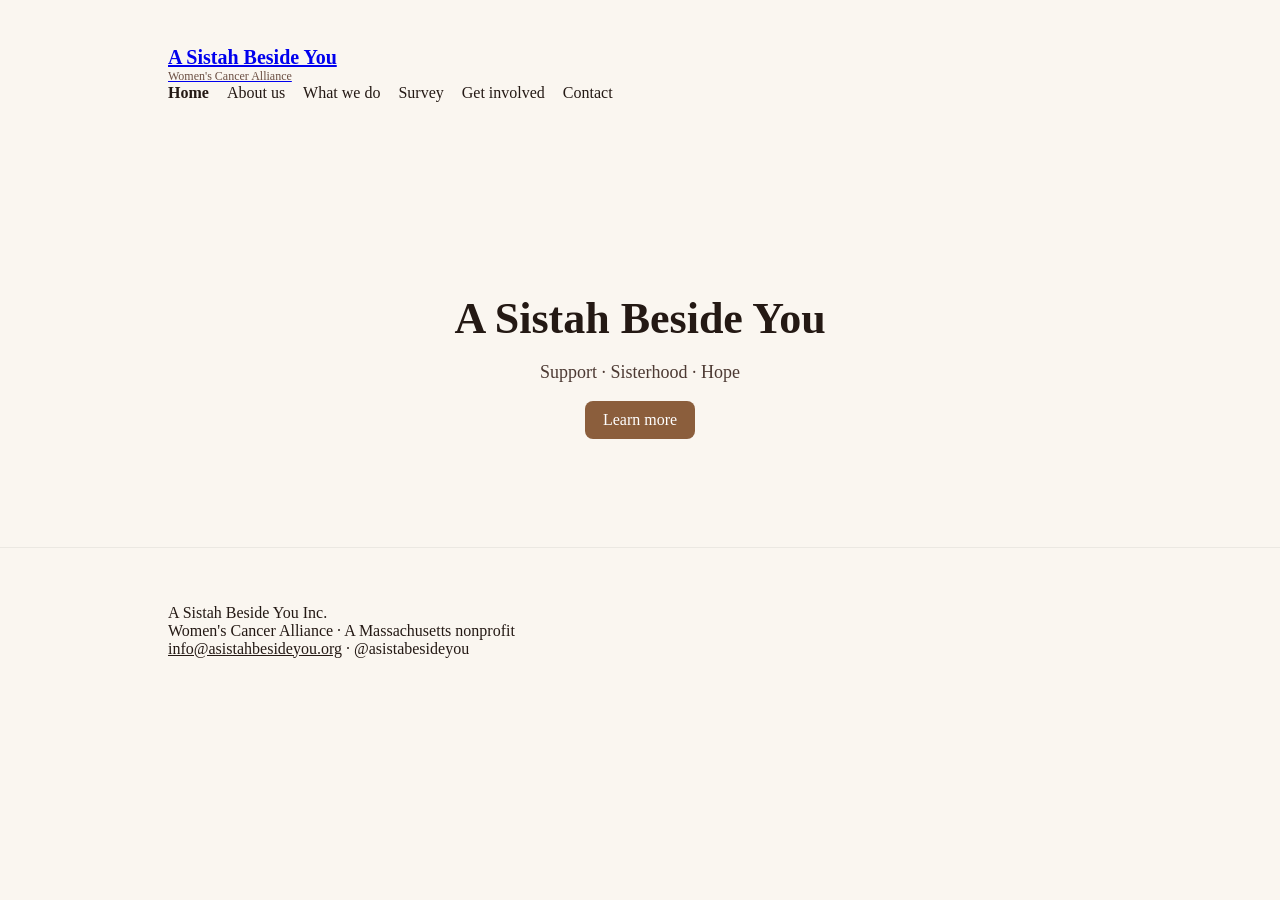
==== index.html @ 8d05c062 "Add website files (index, styles, pages, CNAME)" ====
<!doctype html>
<html lang="en">
<head>
<meta charset="utf-8">
<meta name="viewport" content="width=device-width, initial-scale=1">
<title>A Sistah Beside You</title>
<meta name="description" content="A Sistah Beside You — Women's Cancer Alliance">
<link rel="stylesheet" href="styles.css">
</head>
<body>
<header class="site-header">
  <div class="wrap header-inner">
    <a class="brand" href="index.html">
      <span class="brand-name">A Sistah Beside You</span>
      <span class="brand-sub">Women's Cancer Alliance</span>
    </a>
    <nav class="nav">
        <a href="index.html" class="navlink is-active">Home</a>
        <a href="about.html" class="navlink">About us</a>
        <a href="what-we-do.html" class="navlink">What we do</a>
        <a href="survey.html" class="navlink">Survey</a>
        <a href="get-involved.html" class="navlink">Get involved</a>
        <a href="contact.html" class="navlink">Contact</a>
    </nav>
  </div>
</header>
<main id="main">
  <section class="hero">
    <div class="wrap">
      <h1>A Sistah Beside You</h1>
      <p class="lede">Support · Sisterhood · Hope</p>
      <a class="btn btn-primary" href="about.html">Learn more</a>
    </div>
  </section>
</main>
<footer class="site-footer">
  <div class="wrap footer-inner">
    <div>
      <div class="footer-name">A Sistah Beside You Inc.</div>
      <div class="footer-sub">Women's Cancer Alliance · A Massachusetts nonprofit</div>
    </div>
    <div class="footer-contact"><a href="mailto:info@asistahbesideyou.org">info@asistahbesideyou.org</a> · @asistabesideyou</div>
  </div>
</footer>
</body>
</html>
---- styles.css ----
/* Basic site styles for A Sistah Beside You */
:root{--bg:#FAF6F0;--text:#241914;--accent:#8B5E3C}
*{box-sizing:border-box}
body{font-family:Source Sans 3,system-ui,Segoe UI,Roboto,-apple-system,sans-serif;background:var(--bg);color:var(--text);margin:0}
.wrap{max-width:1000px;margin:0 auto;padding:28px}
.site-header{background:transparent;padding:18px 0}
.brand-name{display:block;font-weight:700;font-size:20px}
.brand-sub{display:block;font-size:12px;color:#6b4f43}
.nav{display:flex;gap:18px;align-items:center}
.navlink{color:var(--text);text-decoration:none}
.navlink.is-active{font-weight:700}
.hero{padding:80px 0;text-align:center}
.hero h1{font-family:Source Serif 4, Georgia, serif;font-size:44px;margin-bottom:8px}
.lede{font-size:18px;color:#4d3a33;margin-bottom:18px}
.btn{display:inline-block;padding:10px 18px;border-radius:8px;text-decoration:none}
.btn-primary{background:var(--accent);color:#fff}
.site-footer{padding:28px 0;border-top:1px solid rgba(0,0,0,0.06)}
.footer-contact a{color:inherit}
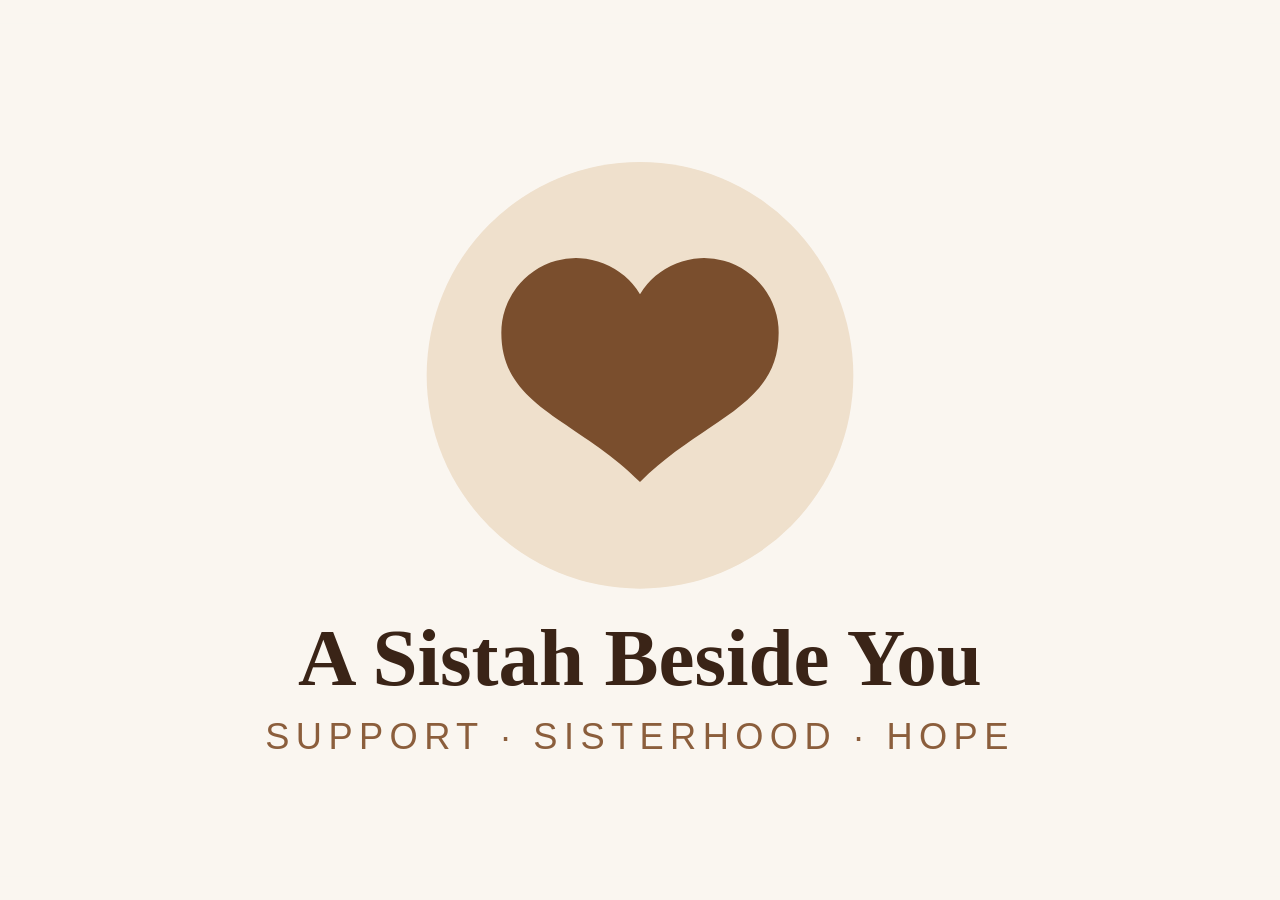
==== commit 1759d545: "Make index a meta-redirect to the offline bundle and set og:image to /assets/hero.svg across pages" ====
--- a/index.html
+++ b/index.html
@@ -4,43 +4,24 @@
 <meta charset="utf-8">
 <meta name="viewport" content="width=device-width, initial-scale=1">
 <title>A Sistah Beside You</title>
-<meta name="description" content="A Sistah Beside You — Women's Cancer Alliance">
+<meta name="description" content="A Sistah Beside You — Support · Sisterhood · Hope">
+<meta property="og:title" content="A Sistah Beside You">
+<meta property="og:description" content="Support · Sisterhood · Hope">
+<meta property="og:type" content="website">
+<meta property="og:image" content="/assets/hero.svg">
+<meta name="twitter:card" content="summary_large_image">
+<meta name="twitter:image" content="/assets/hero.svg">
+<!-- Redirect to the offline bundled page -->
+<meta http-equiv="refresh" content="0; url=A%20Sistah%20Beside%20You%20(offline).html">
 <link rel="stylesheet" href="styles.css">
 </head>
 <body>
-<header class="site-header">
-  <div class="wrap header-inner">
-    <a class="brand" href="index.html">
-      <span class="brand-name">A Sistah Beside You</span>
-      <span class="brand-sub">Women's Cancer Alliance</span>
-    </a>
-    <nav class="nav">
-        <a href="index.html" class="navlink is-active">Home</a>
-        <a href="about.html" class="navlink">About us</a>
-        <a href="what-we-do.html" class="navlink">What we do</a>
-        <a href="survey.html" class="navlink">Survey</a>
-        <a href="get-involved.html" class="navlink">Get involved</a>
-        <a href="contact.html" class="navlink">Contact</a>
-    </nav>
+<main style="font-family:system-ui,-apple-system,Segoe UI,Roboto,Helvetica,Arial,sans-serif;display:flex;align-items:center;justify-content:center;min-height:100vh;background:#FAF6F0;margin:0;">
+  <div style="text-align:center;padding:32px;max-width:640px;">
+    <h1 style="font-size:24px;margin-bottom:8px;color:#241914">Redirecting…</h1>
+    <p style="color:#4d3a33;margin-bottom:18px">If you are not redirected automatically, <a href="A%20Sistah%20Beside%20You%20(offline).html">click here to open the offline site</a>.</p>
   </div>
-</header>
-<main id="main">
-  <section class="hero">
-    <div class="wrap">
-      <h1>A Sistah Beside You</h1>
-      <p class="lede">Support · Sisterhood · Hope</p>
-      <a class="btn btn-primary" href="about.html">Learn more</a>
-    </div>
-  </section>
 </main>
-<footer class="site-footer">
-  <div class="wrap footer-inner">
-    <div>
-      <div class="footer-name">A Sistah Beside You Inc.</div>
-      <div class="footer-sub">Women's Cancer Alliance · A Massachusetts nonprofit</div>
-    </div>
-    <div class="footer-contact"><a href="mailto:info@asistahbesideyou.org">info@asistahbesideyou.org</a> · @asistabesideyou</div>
-  </div>
-</footer>
+<script>try{window.location.replace('A%20Sistah%20Beside%20You%20(offline).html')}catch(e){/* noop */}</script>
 </body>
 </html>
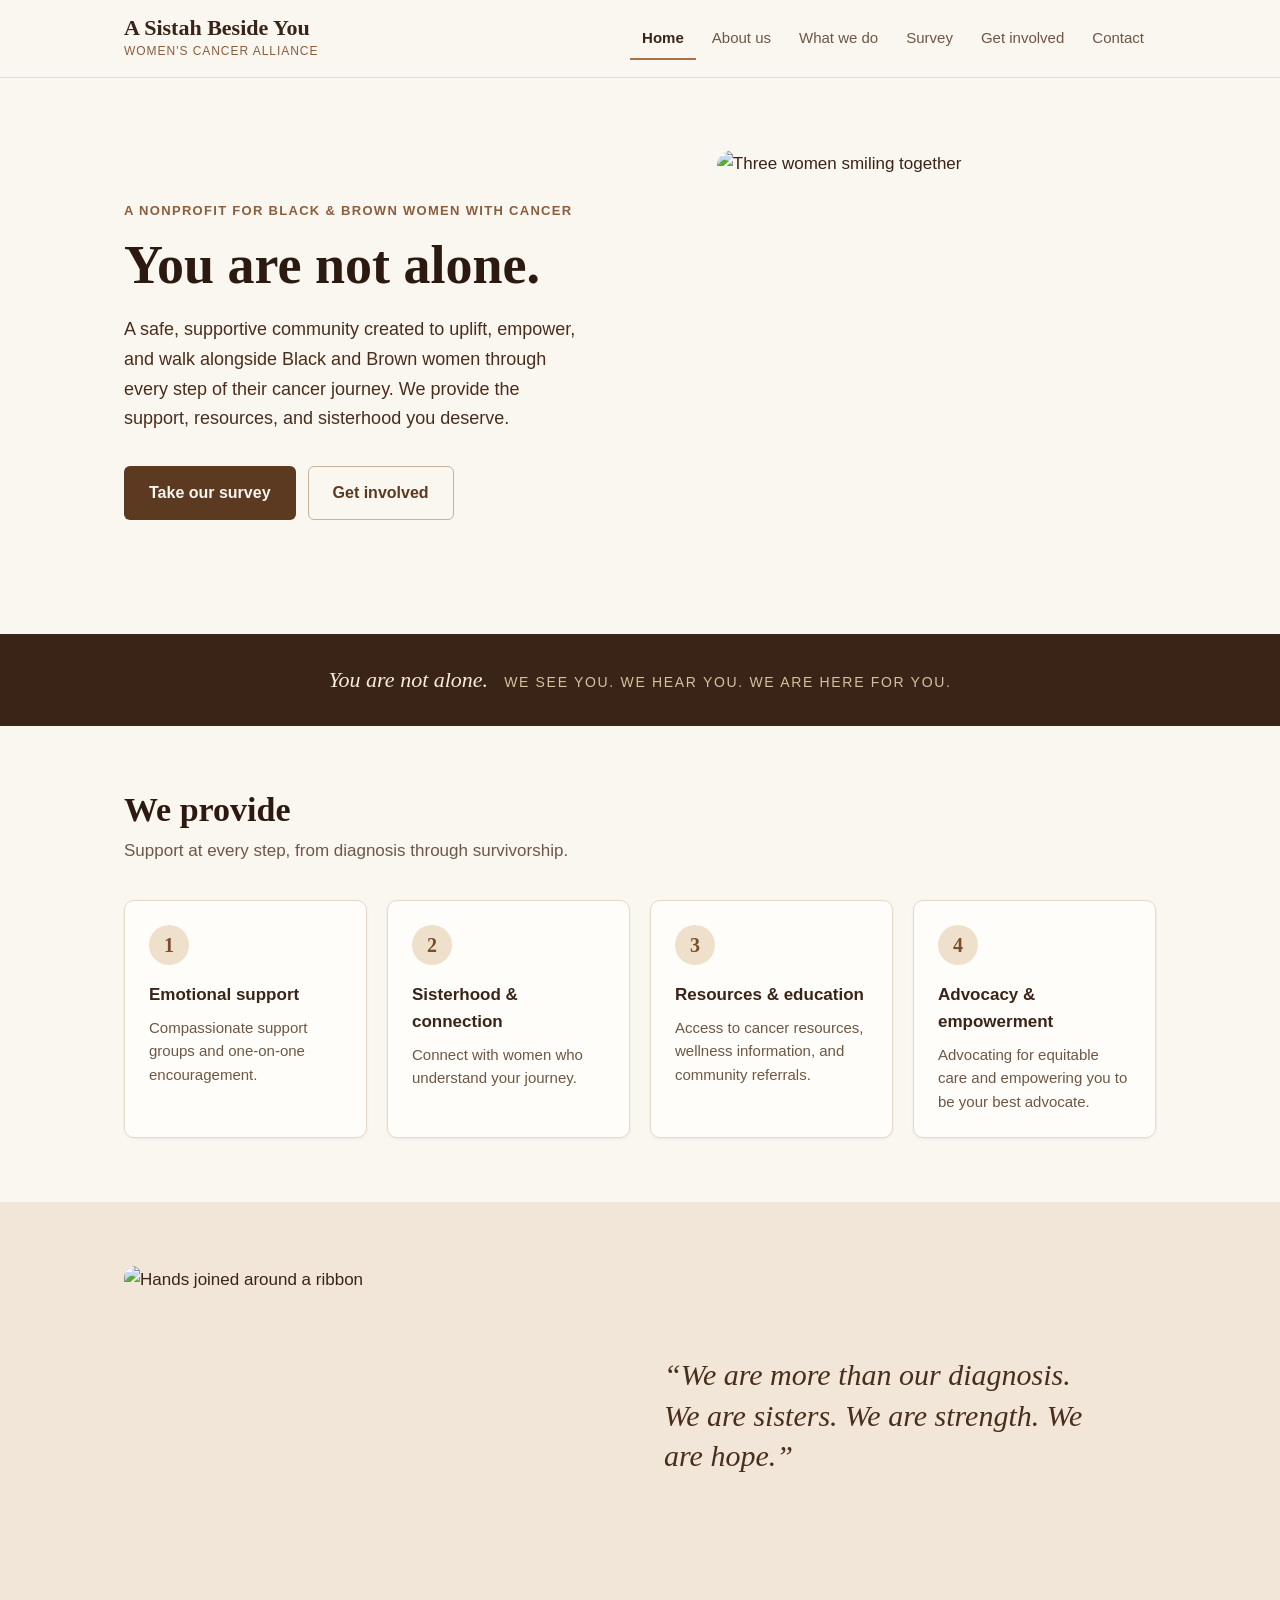
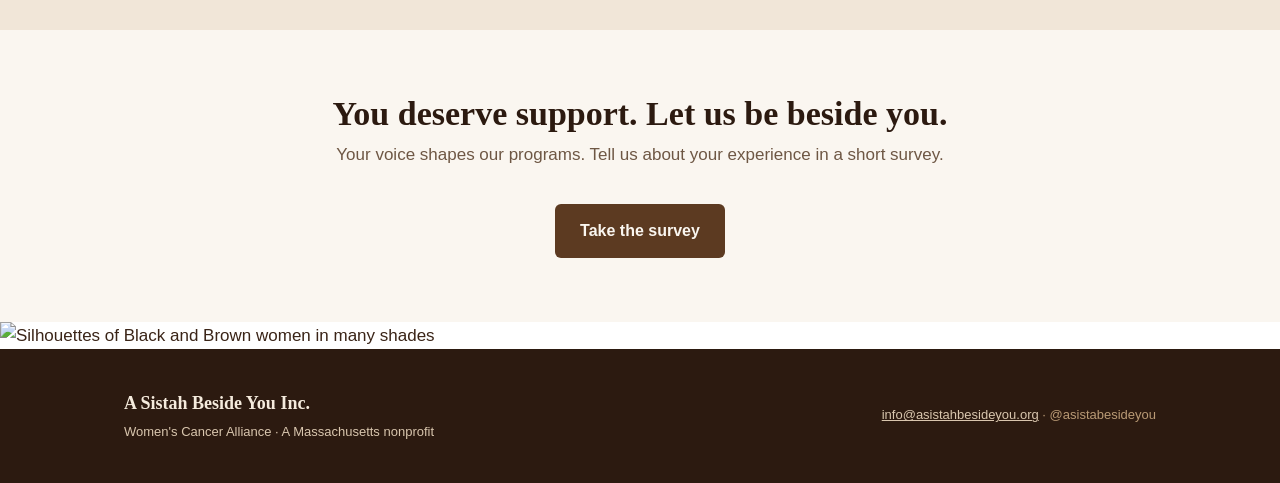
==== commit 1d836174: "Add files via upload" ====
--- a/index.html
+++ b/index.html
@@ -3,25 +3,110 @@
 <head>
 <meta charset="utf-8">
 <meta name="viewport" content="width=device-width, initial-scale=1">
-<title>A Sistah Beside You</title>
-<meta name="description" content="A Sistah Beside You — Support · Sisterhood · Hope">
-<meta property="og:title" content="A Sistah Beside You">
-<meta property="og:description" content="Support · Sisterhood · Hope">
+<title>A Sistah Beside You — support for Black and Brown women with cancer</title>
+<meta name="description" content="A safe, supportive community that walks alongside Black and Brown women through every step of their cancer journey.">
+<meta property="og:title" content="A Sistah Beside You — support for Black and Brown women with cancer">
+<meta property="og:description" content="A safe, supportive community that walks alongside Black and Brown women through every step of their cancer journey.">
 <meta property="og:type" content="website">
-<meta property="og:image" content="/assets/hero.svg">
-<meta name="twitter:card" content="summary_large_image">
-<meta name="twitter:image" content="/assets/hero.svg">
-<!-- Redirect to the offline bundled page -->
-<meta http-equiv="refresh" content="0; url=A%20Sistah%20Beside%20You%20(offline).html">
+<meta property="og:image" content="https://asistahbesideyou.org/assets/hero.jpg">
+<link rel="preconnect" href="https://fonts.googleapis.com">
+<link rel="preconnect" href="https://fonts.gstatic.com" crossorigin>
+<link rel="stylesheet" href="https://fonts.googleapis.com/css2?family=Source+Serif+4:ital,wght@0,400;0,600;0,700;1,400;1,600&family=Source+Sans+3:wght@400;600;700&display=swap">
 <link rel="stylesheet" href="styles.css">
 </head>
 <body>
-<main style="font-family:system-ui,-apple-system,Segoe UI,Roboto,Helvetica,Arial,sans-serif;display:flex;align-items:center;justify-content:center;min-height:100vh;background:#FAF6F0;margin:0;">
-  <div style="text-align:center;padding:32px;max-width:640px;">
-    <h1 style="font-size:24px;margin-bottom:8px;color:#241914">Redirecting…</h1>
-    <p style="color:#4d3a33;margin-bottom:18px">If you are not redirected automatically, <a href="A%20Sistah%20Beside%20You%20(offline).html">click here to open the offline site</a>.</p>
+<a class="skip" href="#main">Skip to content</a>
+<header class="site-header">
+  <div class="wrap header-inner">
+    <a class="brand" href="index.html">
+      <span class="brand-name">A Sistah Beside You</span>
+      <span class="brand-sub">Women's Cancer Alliance</span>
+    </a>
+    <input type="checkbox" id="navtoggle" class="navtoggle">
+    <label for="navtoggle" class="navburger" aria-label="Menu">
+      <svg viewBox="0 0 24 24" width="26" height="26" fill="none" stroke="currentColor" stroke-width="1.8" stroke-linecap="round"><path d="M4 7h16M4 12h16M4 17h16"></path></svg>
+    </label>
+    <nav class="nav">
+        <a href="index.html" class="navlink is-active">Home</a>
+        <a href="about.html" class="navlink">About us</a>
+        <a href="what-we-do.html" class="navlink">What we do</a>
+        <a href="survey.html" class="navlink">Survey</a>
+        <a href="get-involved.html" class="navlink">Get involved</a>
+        <a href="contact.html" class="navlink">Contact</a>
+    </nav>
   </div>
+</header>
+<main id="main">
+
+  <section class="wrap hero">
+    <div class="hero-copy">
+      <div class="eyebrow">A nonprofit for Black &amp; Brown women with cancer</div>
+      <h1>You are not alone.</h1>
+      <p class="lede">A safe, supportive community created to uplift, empower, and walk alongside Black and Brown women through every step of their cancer journey. We provide the support, resources, and sisterhood you deserve.</p>
+      <div class="btnrow">
+        <a class="btn btn-primary" href="survey.html">Take our survey</a>
+        <a class="btn btn-ghost" href="get-involved.html">Get involved</a>
+      </div>
+    </div>
+    <div class="hero-photo"><img src="assets/hero.jpg" alt="Three women smiling together" width="815" height="417"></div>
+  </section>
+
+  <section class="band">
+    <div class="wrap band-inner">
+      <span class="band-quote">You are not alone.</span>
+      <span class="band-sub">We see you. We hear you. We are here for you.</span>
+    </div>
+  </section>
+
+  <section class="wrap section">
+    <h2>We provide</h2>
+    <p class="section-sub">Support at every step, from diagnosis through survivorship.</p>
+    <div class="grid-4">
+      <div class="card">
+        <div class="numdot">1</div>
+        <div class="card-title">Emotional support</div>
+        <div class="card-body">Compassionate support groups and one-on-one encouragement.</div>
+      </div>
+      <div class="card">
+        <div class="numdot">2</div>
+        <div class="card-title">Sisterhood &amp; connection</div>
+        <div class="card-body">Connect with women who understand your journey.</div>
+      </div>
+      <div class="card">
+        <div class="numdot">3</div>
+        <div class="card-title">Resources &amp; education</div>
+        <div class="card-body">Access to cancer resources, wellness information, and community referrals.</div>
+      </div>
+      <div class="card">
+        <div class="numdot">4</div>
+        <div class="card-title">Advocacy &amp; empowerment</div>
+        <div class="card-body">Advocating for equitable care and empowering you to be your best advocate.</div>
+      </div>
+    </div>
+  </section>
+
+  <section class="tint">
+    <div class="wrap quote-row">
+      <div class="quote-photo"><img src="assets/quote.jpg" alt="Hands joined around a ribbon" loading="lazy"></div>
+      <p class="pullquote">&ldquo;We are more than our diagnosis. We are sisters. We are strength. We are hope.&rdquo;</p>
+    </div>
+  </section>
+
+  <section class="wrap section center">
+    <h2>You deserve support. Let us be beside you.</h2>
+    <p class="section-sub">Your voice shapes our programs. Tell us about your experience in a short survey.</p>
+    <a class="btn btn-primary" href="survey.html">Take the survey</a>
+  </section>
 </main>
-<script>try{window.location.replace('A%20Sistah%20Beside%20You%20(offline).html')}catch(e){/* noop */}</script>
+<div class="silhouettes"><img src="assets/silhouettes.jpeg" alt="Silhouettes of Black and Brown women in many shades" loading="lazy"></div>
+<footer class="site-footer">
+  <div class="wrap footer-inner">
+    <div>
+      <div class="footer-name">A Sistah Beside You Inc.</div>
+      <div class="footer-sub">Women's Cancer Alliance &middot; A Massachusetts nonprofit</div>
+    </div>
+    <div class="footer-contact"><a href="mailto:info@asistahbesideyou.org">info@asistahbesideyou.org</a> &middot; @asistabesideyou</div>
+  </div>
+</footer>
 </body>
 </html>
--- a/styles.css
+++ b/styles.css
@@ -1,18 +1,326 @@
-/* Basic site styles for A Sistah Beside You */
-:root{--bg:#FAF6F0;--text:#241914;--accent:#8B5E3C}
-*{box-sizing:border-box}
-body{font-family:Source Sans 3,system-ui,Segoe UI,Roboto,-apple-system,sans-serif;background:var(--bg);color:var(--text);margin:0}
-.wrap{max-width:1000px;margin:0 auto;padding:28px}
-.site-header{background:transparent;padding:18px 0}
-.brand-name{display:block;font-weight:700;font-size:20px}
-.brand-sub{display:block;font-size:12px;color:#6b4f43}
-.nav{display:flex;gap:18px;align-items:center}
-.navlink{color:var(--text);text-decoration:none}
-.navlink.is-active{font-weight:700}
-.hero{padding:80px 0;text-align:center}
-.hero h1{font-family:Source Serif 4, Georgia, serif;font-size:44px;margin-bottom:8px}
-.lede{font-size:18px;color:#4d3a33;margin-bottom:18px}
-.btn{display:inline-block;padding:10px 18px;border-radius:8px;text-decoration:none}
-.btn-primary{background:var(--accent);color:#fff}
-.site-footer{padding:28px 0;border-top:1px solid rgba(0,0,0,0.06)}
-.footer-contact a{color:inherit}
+/* A Sistah Beside You — site styles */
+
+:root {
+  --paper:      #FAF6F0;
+  --card:       #FFFDF9;
+  --tint:       #F1E6D8;
+  --line:       #E7D9C7;
+  --line-str:   #C9B29A;
+  --ink:        #2C1A10;
+  --ink-2:      #3A2417;
+  --ink-3:      #4A2E1C;
+  --muted:      #6E5744;
+  --muted-2:    #8B7561;
+  --brown:      #8B5E3C;
+  --brown-deep: #5C3A21;
+  --brown-dark: #4A2E1C;
+  --tan:        #EFE0CC;
+  --tan-ink:    #7A4E2D;
+  --serif: 'Source Serif 4', Georgia, 'Times New Roman', serif;
+  --sans:  'Source Sans 3', -apple-system, BlinkMacSystemFont, 'Segoe UI', Helvetica, Arial, sans-serif;
+}
+
+* { box-sizing: border-box; }
+
+html { -webkit-text-size-adjust: 100%; }
+
+body {
+  margin: 0;
+  background: var(--paper);
+  color: var(--ink-2);
+  font-family: var(--sans);
+  font-size: 17px;
+  line-height: 1.6;
+  -webkit-font-smoothing: antialiased;
+}
+
+img { max-width: 100%; }
+
+a { color: var(--brown); }
+a:hover { color: var(--brown-deep); }
+
+.skip {
+  position: absolute; left: -9999px; top: 0;
+  background: var(--ink); color: var(--paper);
+  padding: 10px 16px; z-index: 100; border-radius: 0 0 6px 0;
+}
+.skip:focus { left: 0; }
+
+.wrap { max-width: 1080px; margin: 0 auto; padding-left: 24px; padding-right: 24px; }
+.narrow { max-width: 780px; margin: 0 auto; padding-left: 24px; padding-right: 24px; }
+.form-wrap { max-width: 680px; margin: 0 auto; padding-left: 24px; padding-right: 24px; }
+
+.section { padding-top: 64px; padding-bottom: 64px; }
+.section.pb-0 { padding-bottom: 8px; }
+.center { text-align: center; }
+
+/* ---------------------------------------------------------- header */
+
+.site-header {
+  background: var(--paper);
+  border-bottom: 1px solid var(--line);
+  position: sticky; top: 0; z-index: 20;
+}
+.header-inner {
+  padding-top: 16px; padding-bottom: 16px;
+  display: flex; align-items: center; justify-content: space-between;
+  gap: 24px; flex-wrap: wrap;
+}
+.brand { text-decoration: none; display: block; }
+.brand-name {
+  display: block; font-family: var(--serif); font-size: 22px;
+  font-weight: 700; color: var(--ink-2); line-height: 1.1;
+}
+.brand-sub {
+  display: block; font-size: 12px; letter-spacing: 0.08em;
+  text-transform: uppercase; color: var(--brown); margin-top: 2px;
+}
+.nav { display: flex; gap: 4px; flex-wrap: wrap; }
+.navlink {
+  font-size: 15px; padding: 8px 12px; color: var(--muted);
+  font-weight: 500; text-decoration: none;
+  border-bottom: 2px solid transparent;
+}
+.navlink:hover { color: var(--ink-2); }
+.navlink.is-active { color: var(--ink-2); font-weight: 700; border-bottom-color: #A9714B; }
+
+.navtoggle, .navburger { display: none; }
+
+/* ---------------------------------------------------------- type */
+
+h1 {
+  font-family: var(--serif); font-size: 42px; line-height: 1.1;
+  font-weight: 700; margin: 0 0 20px; color: var(--ink);
+  text-wrap: balance;
+}
+h2 {
+  font-family: var(--serif); font-size: 34px; line-height: 1.15;
+  font-weight: 700; margin: 0 0 8px; color: var(--ink);
+  text-wrap: balance;
+}
+p { margin: 0 0 20px; color: var(--muted); text-wrap: pretty; }
+.lede { font-size: 18px; line-height: 1.65; color: var(--ink-3); }
+.section-sub { color: var(--muted); font-size: 17px; margin-bottom: 36px; }
+.eyebrow {
+  font-size: 13px; letter-spacing: 0.1em; text-transform: uppercase;
+  color: var(--brown); font-weight: 600; margin-bottom: 14px;
+}
+.eyebrow.sm { font-size: 12px; letter-spacing: 0.08em; margin-bottom: 8px; }
+.fineprint { font-size: 15px; line-height: 1.6; color: var(--muted-2); margin: 0; }
+
+/* ---------------------------------------------------------- buttons */
+
+.btnrow { display: flex; gap: 12px; flex-wrap: wrap; }
+.btn {
+  display: inline-block; border-radius: 6px; padding: 13px 24px;
+  font-size: 16px; font-weight: 600; font-family: var(--sans);
+  cursor: pointer; text-decoration: none; border: 1px solid transparent;
+  transition: background-color .15s ease, color .15s ease;
+}
+.btn-sm { padding: 10px 18px; font-size: 15px; }
+.btn-primary { background: var(--brown-deep); color: var(--paper); }
+.btn-primary:hover { background: var(--brown-dark); color: var(--paper); }
+.btn-ghost { background: none; color: var(--brown-deep); border-color: var(--line-str); }
+.btn-ghost:hover { background: var(--tint); color: var(--brown-deep); }
+
+/* ---------------------------------------------------------- home */
+
+.hero {
+  padding-top: 72px; padding-bottom: 64px;
+  display: grid; grid-template-columns: minmax(0, 1.1fr) minmax(0, 0.9fr);
+  gap: 56px; align-items: center;
+}
+.hero-copy { min-width: 0; }
+.hero h1 { font-size: 54px; }
+.hero .lede { max-width: 46ch; margin-bottom: 32px; }
+.hero-photo { min-width: 0; }
+.hero-photo img {
+  display: block; width: 100%; height: 420px;
+  object-fit: cover; border-radius: 16px;
+}
+
+.band { background: var(--ink-2); color: #F5EBDD; }
+.band-inner {
+  padding-top: 28px; padding-bottom: 28px;
+  display: flex; align-items: baseline; justify-content: center;
+  gap: 16px; flex-wrap: wrap; text-align: center;
+}
+.band-quote { font-family: var(--serif); font-style: italic; font-size: 22px; }
+.band-sub {
+  font-size: 14px; letter-spacing: 0.12em;
+  text-transform: uppercase; color: #D9BF9F;
+}
+
+.tint { background: var(--tint); }
+.quote-row {
+  padding-top: 64px; padding-bottom: 64px;
+  display: grid; grid-template-columns: minmax(0, 1fr) minmax(0, 1fr);
+  gap: 48px; align-items: center;
+}
+.quote-photo img {
+  display: block; width: 100%; height: 300px;
+  object-fit: cover; border-radius: 12px;
+}
+.pullquote {
+  font-family: var(--serif); font-size: 30px; line-height: 1.35;
+  font-style: italic; color: var(--ink-3); margin: 0;
+}
+
+/* ---------------------------------------------------------- cards */
+
+.grid-2 { display: grid; grid-template-columns: repeat(2, minmax(0, 1fr)); gap: 20px; }
+.grid-3 { display: grid; grid-template-columns: repeat(3, minmax(0, 1fr)); gap: 20px; }
+.grid-4 { display: grid; grid-template-columns: repeat(4, minmax(0, 1fr)); gap: 20px; }
+.grid-5 { display: grid; grid-template-columns: repeat(5, minmax(0, 1fr)); gap: 24px; }
+
+.card {
+  background: var(--card); border: 1px solid var(--line);
+  border-radius: 10px; padding: 24px;
+  box-shadow: 0 1px 3px rgba(58, 36, 23, 0.06);
+}
+.card-title { font-weight: 700; font-size: 17px; margin-bottom: 8px; color: var(--ink-2); }
+.card-body { font-size: 15px; line-height: 1.55; color: var(--muted); margin: 0 0 20px; }
+.card .btn { margin-top: 0; }
+.grid-4 .card-body { margin-bottom: 0; }
+
+.numdot {
+  width: 40px; height: 40px; flex-shrink: 0; border-radius: 50%;
+  background: var(--tan); color: var(--tan-ink);
+  display: flex; align-items: center; justify-content: center;
+  font-family: var(--serif); font-size: 20px; font-weight: 700;
+  margin-bottom: 16px;
+}
+
+.rows { display: flex; flex-direction: column; gap: 20px; padding-top: 24px; }
+.row-card {
+  background: var(--card); border: 1px solid var(--line); border-radius: 10px;
+  padding: 28px; display: flex; gap: 20px; align-items: flex-start;
+}
+.row-card .numdot { width: 44px; height: 44px; margin-bottom: 0; }
+.row-title { font-weight: 700; font-size: 19px; margin-bottom: 6px; color: var(--ink-2); }
+.row-body { font-size: 16px; line-height: 1.6; color: var(--muted); }
+
+.photo-pair img {
+  display: block; width: 100%; height: 260px;
+  object-fit: cover; border-radius: 12px;
+}
+.contact-grid { gap: 20px; }
+.contact-value { font-size: 17px; font-weight: 600; color: var(--ink-2); text-decoration: none; }
+a.contact-value { color: var(--brown); }
+a.contact-value:hover { color: var(--brown-deep); }
+
+/* ---------------------------------------------------------- board */
+
+.member { text-align: center; }
+.avatar {
+  width: 110px; height: 110px; margin: 0 auto 12px;
+  border-radius: 50%; overflow: hidden; background: var(--tan);
+  display: flex; align-items: center; justify-content: center;
+  color: var(--tan-ink); font-family: var(--serif);
+  font-size: 30px; font-weight: 700; letter-spacing: 0.02em;
+}
+.avatar img { width: 100%; height: 100%; object-fit: cover; display: block; }
+.member-name { font-weight: 700; font-size: 16px; color: var(--ink-2); }
+
+/* ---------------------------------------------------------- survey */
+
+.survey { display: flex; flex-direction: column; gap: 32px; }
+.survey fieldset { border: 0; margin: 0; padding: 0; display: flex; flex-direction: column; gap: 12px; }
+.survey legend { font-weight: 700; font-size: 17px; color: var(--ink-2); padding: 0; margin-bottom: 4px; }
+.opts { display: flex; gap: 20px; flex-wrap: wrap; }
+.opt {
+  display: flex; align-items: center; gap: 8px;
+  font-size: 16px; color: var(--ink-3); cursor: pointer;
+}
+.opt input { accent-color: var(--tan-ink); width: 18px; height: 18px; }
+.field { display: flex; flex-direction: column; gap: 10px; }
+.field label { font-weight: 700; font-size: 17px; color: var(--ink-2); }
+.survey input[type="text"], .survey textarea {
+  border: 1px solid var(--line-str); border-radius: 6px;
+  padding: 12px 14px; font-size: 16px; font-family: var(--sans);
+  background: var(--card); color: var(--ink-2); width: 100%;
+}
+.survey textarea { resize: vertical; }
+.survey input:focus, .survey textarea:focus {
+  outline: 2px solid var(--tan-ink); outline-offset: 1px; border-color: var(--tan-ink);
+}
+.formnote { color: #8A3A22; font-size: 15px; margin: 0; }
+.tick {
+  width: 56px; height: 56px; border-radius: 50%;
+  background: var(--tan); color: var(--tan-ink);
+  display: flex; align-items: center; justify-content: center;
+  font-size: 28px; margin: 0 auto 20px;
+}
+
+/* ---------------------------------------------------------- footer */
+
+.silhouettes { background: #FFFFFF; overflow: hidden; display: flex; justify-content: center; }
+.silhouettes img { display: block; width: 100%; max-width: 1400px; height: auto; }
+
+.site-footer { background: var(--ink); color: #D9C6AE; }
+.footer-inner {
+  padding-top: 40px; padding-bottom: 40px;
+  display: flex; justify-content: space-between; align-items: center;
+  gap: 24px; flex-wrap: wrap;
+}
+.footer-name { font-family: var(--serif); font-size: 18px; font-weight: 700; color: #F5EBDD; }
+.footer-sub { font-size: 13px; margin-top: 4px; }
+.footer-contact { font-size: 13px; color: #B99A75; }
+.site-footer a { color: #D9C6AE; }
+.site-footer a:hover { color: #F5EBDD; }
+
+/* ---------------------------------------------------------- responsive */
+
+@media (max-width: 900px) {
+  .hero { grid-template-columns: 1fr; gap: 32px; padding-top: 48px; padding-bottom: 48px; }
+  .hero h1 { font-size: 40px; }
+  .hero-photo img { height: 300px; }
+  .quote-row { grid-template-columns: 1fr; gap: 28px; }
+  .pullquote { font-size: 24px; }
+  .grid-4 { grid-template-columns: repeat(2, minmax(0, 1fr)); }
+  .grid-3 { grid-template-columns: 1fr; }
+  .grid-5 { grid-template-columns: repeat(3, minmax(0, 1fr)); }
+  h1 { font-size: 34px; }
+  h2 { font-size: 28px; }
+  .section { padding-top: 48px; padding-bottom: 48px; }
+}
+
+@media (max-width: 640px) {
+  body { font-size: 16px; }
+  .header-inner { padding-top: 12px; padding-bottom: 12px; flex-wrap: nowrap; }
+  .navburger {
+    display: flex; align-items: center; justify-content: center;
+    width: 44px; height: 44px; margin-left: auto;
+    color: var(--ink-2); cursor: pointer; border-radius: 6px;
+  }
+  .nav {
+    display: none; order: 3; width: 100%;
+    flex-direction: column; gap: 0; padding: 8px 0 4px;
+  }
+  .navtoggle:checked ~ .nav { display: flex; }
+  .navlink {
+    padding: 12px 4px; border-bottom: 1px solid var(--line);
+    border-left: 3px solid transparent;
+  }
+  .navlink.is-active { border-bottom-color: var(--line); border-left-color: #A9714B; padding-left: 12px; }
+  .grid-2, .grid-4 { grid-template-columns: 1fr; }
+  .grid-5 { grid-template-columns: repeat(2, minmax(0, 1fr)); }
+  .hero h1 { font-size: 34px; }
+  .hero-photo img { height: 240px; }
+  .photo-pair img { height: 220px; }
+  .row-card { flex-direction: column; gap: 14px; padding: 22px; }
+  .band-inner { flex-direction: column; gap: 8px; }
+  .btn { width: 100%; text-align: center; }
+  .btnrow { flex-direction: column; }
+  .footer-inner { flex-direction: column; align-items: flex-start; gap: 12px; }
+}
+
+/* ---------------------------------------------------------- embedded form */
+
+.embed {
+  position: relative; width: 100%;
+  border: 1px solid var(--line); border-radius: 10px;
+  overflow: hidden; background: var(--card);
+}
+.embed iframe { display: block; width: 100%; height: 1100px; border: 0; }
+@media (max-width: 640px) { .embed iframe { height: 1400px; } }
